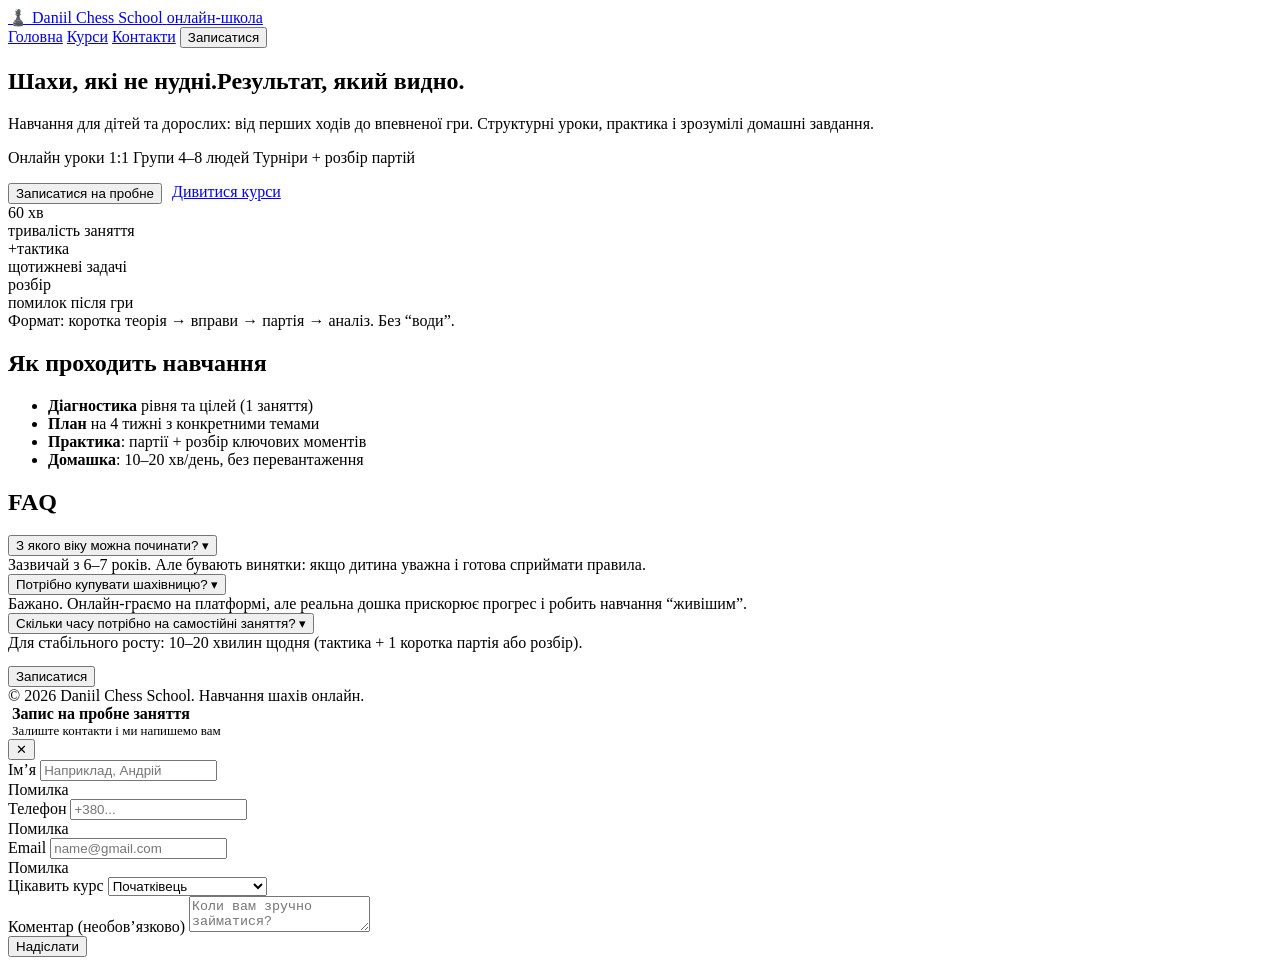
==== index.html @ 2044c04a "Add files via upload" ====
<!doctype html>
<html lang="uk">
<head>
  <meta charset="utf-8" />
  <meta name="viewport" content="width=device-width, initial-scale=1" />
  <title>Daniil Chess School | Онлайн-шахи</title>
  <link rel="stylesheet" href="css/styles.css" />
  <script defer src="js/main.js"></script>
</head>
<body>
<header>
  <div class="container nav">
    <a class="brand" href="index.html">
      ♟️ <span>Daniil Chess School</span>
      <span class="badge">онлайн-школа</span>
    </a>
    <nav class="links">
      <a data-nav href="index.html">Головна</a>
      <a data-nav href="courses.html">Курси</a>
      <a data-nav href="contacts.html">Контакти</a>
      <button class="btn primary" data-open-modal>Записатися</button>
    </nav>
  </div>
</header>

<main>
  <section class="hero">
    <div class="container hero-wrap">
      <div>
        <h1 class="h1">Шахи, які не нудні.Результат, який видно.</h1>
        <p class="lead">
          Навчання для дітей та дорослих: від перших ходів до впевненої гри.
          Структурні уроки, практика і зрозумілі домашні завдання.
        </p>
        <div class="pillrow" style="margin-top:14px;">
          <span class="pill">Онлайн уроки 1:1</span>
          <span class="pill">Групи 4–8 людей</span>
          <span class="pill">Турніри + розбір партій</span>
        </div>
        <div style="display:flex; gap:10px; flex-wrap:wrap; margin-top:16px;">
          <button class="btn primary" data-open-modal>Записатися на пробне</button>
          <a class="btn" href="courses.html">Дивитися курси</a>
        </div>
      </div>

      <div class="card pad">
        <div class="kpi">
          <div class="item">
            <div class="num">60 хв</div>
            <div class="txt">тривалість заняття</div>
          </div>
          <div class="item">
            <div class="num">+тактика</div>
            <div class="txt">щотижневі задачі</div>
          </div>
          <div class="item">
            <div class="num">розбір</div>
            <div class="txt">помилок після гри</div>
          </div>
        </div>
        <div class="hr"></div>
        <p class="muted" style="margin:0;">
          Формат: коротка теорія → вправи → партія → аналіз. Без “води”.
        </p>
      </div>
    </div>
  </section>

  <section class="section">
    <div class="container split">
      <div class="card pad">
        <h2 class="title">Як проходить навчання</h2>
        <ul class="list">
          <li><b>Діагностика</b> рівня та цілей (1 заняття)</li>
          <li><b>План</b> на 4 тижні з конкретними темами</li>
          <li><b>Практика</b>: партії + розбір ключових моментів</li>
          <li><b>Домашка</b>: 10–20 хв/день, без перевантаження</li>
        </ul>
      </div>

      <div class="card pad">
        <h2 class="title">FAQ</h2>
        <div class="faq">
          <div class="faq-item" data-faq-item>
            <button class="faq-q" type="button" data-faq-q>
              З якого віку можна починати?
              <span class="chev">▾</span>
            </button>
            <div class="faq-a">
              Зазвичай з 6–7 років. Але бувають винятки: якщо дитина уважна і готова сприймати правила.
            </div>
          </div>

          <div class="faq-item" data-faq-item>
            <button class="faq-q" type="button" data-faq-q>
              Потрібно купувати шахівницю?
              <span class="chev">▾</span>
            </button>
            <div class="faq-a">
              Бажано. Онлайн-граємо на платформі, але реальна дошка прискорює прогрес і робить навчання “живішим”.
            </div>
          </div>

          <div class="faq-item" data-faq-item>
            <button class="faq-q" type="button" data-faq-q>
              Скільки часу потрібно на самостійні заняття?
              <span class="chev">▾</span>
            </button>
            <div class="faq-a">
              Для стабільного росту: 10–20 хвилин щодня (тактика + 1 коротка партія або розбір).
            </div>
          </div>
        </div>

        <div style="margin-top:14px;">
          <button class="btn primary" data-open-modal>Записатися</button>
        </div>
      </div>
    </div>
  </section>
</main>

<footer class="footer">
  <div class="container">
    © <span id="year"></span> Daniil Chess School. Навчання шахів онлайн.
  </div>
</footer>

<!-- MODAL -->
<div class="modal" data-modal aria-hidden="true" role="dialog" aria-label="Форма запису">
  <div class="modal-box">
    <div class="modal-head">
      <div style="padding:0 0 0 4px;">
        <div style="font-weight:900;">Запис на пробне заняття</div>
        <div class="muted" style="font-size:13px;">Залиште контакти і ми напишемо вам</div>
      </div>
      <button class="close" type="button" aria-label="Закрити" data-close-modal>✕</button>
    </div>

    <div class="modal-body">
      <form data-validate>
        <div class="field">
          <label for="name">Ім’я</label>
          <input id="name" name="name" placeholder="Наприклад, Андрій" />
          <div class="error">Помилка</div>
        </div>

        <div class="field">
          <label for="phone">Телефон</label>
          <input id="phone" name="phone" placeholder="+380..." />
          <div class="error">Помилка</div>
        </div>

        <div class="field">
          <label for="email">Email</label>
          <input id="email" name="email" placeholder="name@gmail.com" />
          <div class="error">Помилка</div>
        </div>

        <div class="field">
          <label for="course">Цікавить курс</label>
          <select id="course" name="course">
            <option value="Початківець">Початківець</option>
            <option value="Середній рівень">Середній рівень</option>
            <option value="Підготовка до турнірів">Підготовка до турнірів</option>
          </select>
        </div>

        <div class="field">
          <label for="msg">Коментар (необов’язково)</label>
          <textarea id="msg" name="message" placeholder="Коли вам зручно займатися?"></textarea>
        </div>

        <button class="btn primary" type="submit">Надіслати</button>
        <div class="toast" data-toast></div>
      </form>
    </div>
  </div>
</div>

<script>
  document.getElementById("year").textContent = new Date().getFullYear();
</script>
</body>
</html>
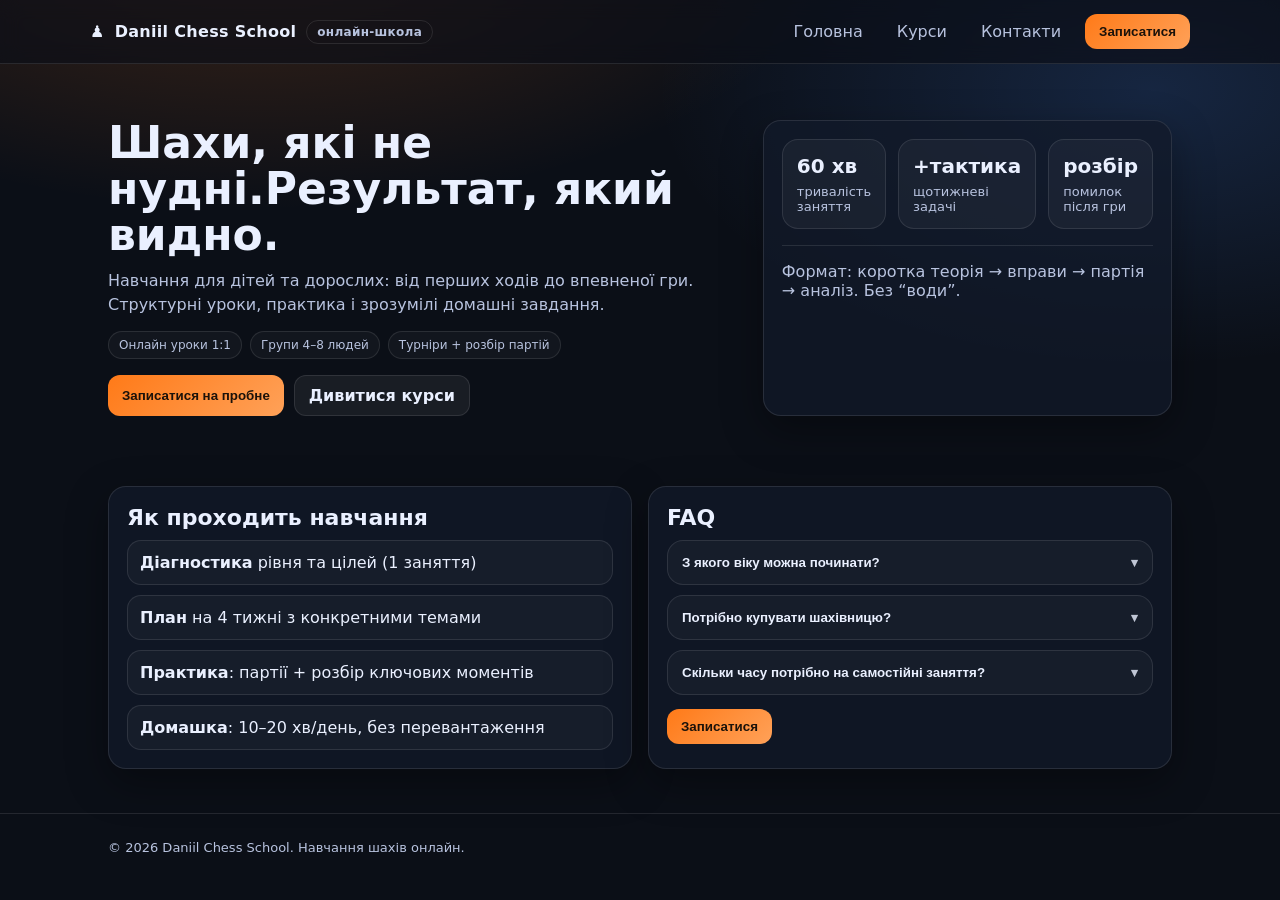
==== commit f819fa7f: "Update index.html" ====
--- a/index.html
+++ b/index.html
@@ -4,7 +4,7 @@
   <meta charset="utf-8" />
   <meta name="viewport" content="width=device-width, initial-scale=1" />
   <title>Daniil Chess School | Онлайн-шахи</title>
-  <link rel="stylesheet" href="css/styles.css" />
+  <link rel="stylesheet" href="styles.css" />
   <script defer src="js/main.js"></script>
 </head>
 <body>
@@ -182,4 +182,4 @@
   document.getElementById("year").textContent = new Date().getFullYear();
 </script>
 </body>
-</html>+</html>
--- a/styles.css
+++ b/styles.css
@@ -0,0 +1,273 @@
+:root{
+  --bg:#0b0f17;
+  --card:#121a2a;
+  --text:#eaf0ff;
+  --muted:#b8c3df;
+  --accent:#ff7a18;
+  --line:rgba(255,255,255,.10);
+  --shadow:0 14px 40px rgba(0,0,0,.35);
+  --radius:18px;
+  --max:1100px;
+}
+
+*{box-sizing:border-box}
+html,body{height:100%}
+body{
+  margin:0;
+  font-family:system-ui,-apple-system,Segoe UI,Roboto,Arial,sans-serif;
+  background:radial-gradient(1000px 500px at 20% -10%, rgba(255,122,24,.22), transparent 60%),
+             radial-gradient(900px 500px at 90% 10%, rgba(73,142,255,.18), transparent 55%),
+             var(--bg);
+  color:var(--text);
+}
+a{color:inherit;text-decoration:none}
+img{max-width:100%;display:block}
+
+.container{max-width:var(--max);margin:0 auto;padding:0 18px}
+.section{padding:44px 0}
+.grid{display:grid;gap:16px}
+
+header{
+  position:sticky; top:0; z-index:50;
+  backdrop-filter: blur(10px);
+  background:rgba(11,15,23,.65);
+  border-bottom:1px solid var(--line);
+}
+.nav{
+  display:flex; align-items:center; justify-content:space-between;
+  padding:14px 0;
+}
+.brand{
+  display:flex; align-items:center; gap:10px;
+  font-weight:800; letter-spacing:.3px;
+}
+.badge{
+  font-size:12px; color:var(--muted);
+  padding:4px 10px; border:1px solid var(--line);
+  border-radius:999px;
+}
+.links{display:flex; gap:14px; align-items:center; flex-wrap:wrap}
+.links a{
+  padding:8px 10px; border-radius:10px;
+  color:var(--muted);
+}
+.links a.active, .links a:hover{background:rgba(255,255,255,.06); color:var(--text)}
+
+.btn{
+  border:0; cursor:pointer; font-weight:700;
+  padding:10px 14px; border-radius:12px;
+  background:rgba(255,255,255,.06); color:var(--text);
+  border:1px solid var(--line);
+}
+.btn:hover{transform:translateY(-1px)}
+.btn.primary{
+  background:linear-gradient(135deg, var(--accent), #ffa158);
+  color:#1b120a;
+  border:0;
+}
+.btn.ghost{background:transparent}
+.btn.small{padding:8px 10px; border-radius:10px; font-size:14px}
+
+.hero{
+  padding:56px 0 26px;
+}
+.hero-wrap{
+  display:grid; gap:18px;
+  grid-template-columns: 1.35fr .65fr;
+  align-items:stretch;
+}
+@media (max-width:900px){
+  .hero-wrap{grid-template-columns:1fr}
+}
+.h1{
+  font-size:44px; line-height:1.05; margin:0;
+}
+@media (max-width:520px){
+  .h1{font-size:34px}
+}
+.lead{
+  margin:10px 0 0;
+  color:var(--muted);
+  font-size:16px; line-height:1.5;
+  max-width:62ch;
+}
+.card{
+  background:rgba(18,26,42,.75);
+  border:1px solid var(--line);
+  border-radius:var(--radius);
+  box-shadow:var(--shadow);
+}
+.card.pad{padding:18px}
+.kpi{
+  display:grid; gap:12px;
+  grid-template-columns:repeat(3,1fr);
+}
+@media (max-width:600px){
+  .kpi{grid-template-columns:1fr}
+}
+.kpi .item{
+  padding:14px; border-radius:16px;
+  border:1px solid var(--line);
+  background:rgba(255,255,255,.04);
+}
+.kpi .num{font-size:20px; font-weight:900}
+.kpi .txt{color:var(--muted); font-size:13px; margin-top:6px}
+
+.split{
+  display:grid; gap:16px;
+  grid-template-columns: 1fr 1fr;
+}
+@media (max-width:900px){
+  .split{grid-template-columns:1fr}
+}
+
+.title{
+  font-size:22px; margin:0 0 10px;
+}
+.muted{color:var(--muted)}
+.pillrow{display:flex; gap:8px; flex-wrap:wrap}
+
+.pill{
+  font-size:12px; color:var(--muted);
+  padding:6px 10px; border-radius:999px;
+  border:1px solid var(--line);
+  background:rgba(255,255,255,.03);
+}
+
+.list{
+  margin:0; padding:0; list-style:none;
+  display:grid; gap:10px;
+}
+.list li{
+  padding:12px 12px;
+  border:1px solid var(--line);
+  border-radius:14px;
+  background:rgba(255,255,255,.03);
+}
+.list li b{color:var(--text)}
+
+.footer{
+  padding:26px 0 36px;
+  border-top:1px solid var(--line);
+  color:var(--muted);
+  font-size:13px;
+}
+
+.hr{height:1px;background:var(--line);margin:16px 0}
+
+/* Courses */
+.filters{
+  display:flex; gap:8px; flex-wrap:wrap;
+  align-items:center; margin:10px 0 18px;
+}
+.filter-btn[aria-pressed="true"]{
+  background:rgba(255,122,24,.18);
+  border-color:rgba(255,122,24,.35);
+  color:var(--text);
+}
+.course-grid{
+  display:grid; gap:14px;
+  grid-template-columns:repeat(3,1fr);
+}
+@media (max-width:980px){
+  .course-grid{grid-template-columns:repeat(2,1fr)}
+}
+@media (max-width:620px){
+  .course-grid{grid-template-columns:1fr}
+}
+.course h3{margin:0 0 6px}
+.course .meta{color:var(--muted); font-size:13px}
+.course .price{font-weight:900; margin-top:10px}
+.course .actions{display:flex; gap:10px; margin-top:12px; flex-wrap:wrap}
+
+/* FAQ accordion */
+.faq{
+  display:grid; gap:10px;
+}
+.faq-item{
+  border:1px solid var(--line);
+  border-radius:16px;
+  background:rgba(255,255,255,.03);
+  overflow:hidden;
+}
+.faq-q{
+  width:100%;
+  text-align:left;
+  background:transparent;
+  border:0;
+  color:var(--text);
+  padding:14px 14px;
+  cursor:pointer;
+  display:flex; align-items:center; justify-content:space-between;
+  font-weight:800;
+}
+.faq-a{
+  padding:0 14px 14px;
+  color:var(--muted);
+  line-height:1.5;
+  display:none;
+}
+.faq-item.open .faq-a{display:block}
+.chev{opacity:.8}
+
+/* Modal */
+.modal{
+  position:fixed; inset:0;
+  display:none;
+  align-items:center; justify-content:center;
+  padding:18px;
+  background:rgba(0,0,0,.55);
+  z-index:1000;
+}
+.modal.open{display:flex}
+.modal-box{
+  width:min(560px, 100%);
+  border-radius:22px;
+  border:1px solid var(--line);
+  background:rgba(18,26,42,.92);
+  box-shadow:var(--shadow);
+}
+.modal-head{
+  display:flex; justify-content:space-between; align-items:center;
+  padding:16px 16px 0;
+}
+.modal-body{padding:16px}
+.close{
+  background:transparent; border:0; color:var(--muted);
+  cursor:pointer; font-size:18px;
+}
+
+form{display:grid; gap:12px}
+.field{display:grid; gap:6px}
+label{font-size:13px; color:var(--muted)}
+input, select, textarea{
+  width:100%;
+  padding:11px 12px;
+  border-radius:14px;
+  border:1px solid var(--line);
+  background:rgba(255,255,255,.04);
+  color:var(--text);
+  outline:none;
+}
+textarea{min-height:90px; resize:vertical}
+input:focus, select:focus, textarea:focus{border-color:rgba(255,122,24,.45)}
+.error{
+  font-size:12px;
+  color:#ffb3b3;
+  display:none;
+}
+.field.invalid .error{display:block}
+.toast{
+  display:none;
+  margin-top:10px;
+  padding:10px 12px;
+  border-radius:14px;
+  border:1px solid rgba(80,255,170,.25);
+  background:rgba(80,255,170,.10);
+  color:#d8ffe9;
+  font-size:13px;
+}
+.toast.show{display:block}
+
+/* small helper */
+.hidden{display:none !important}
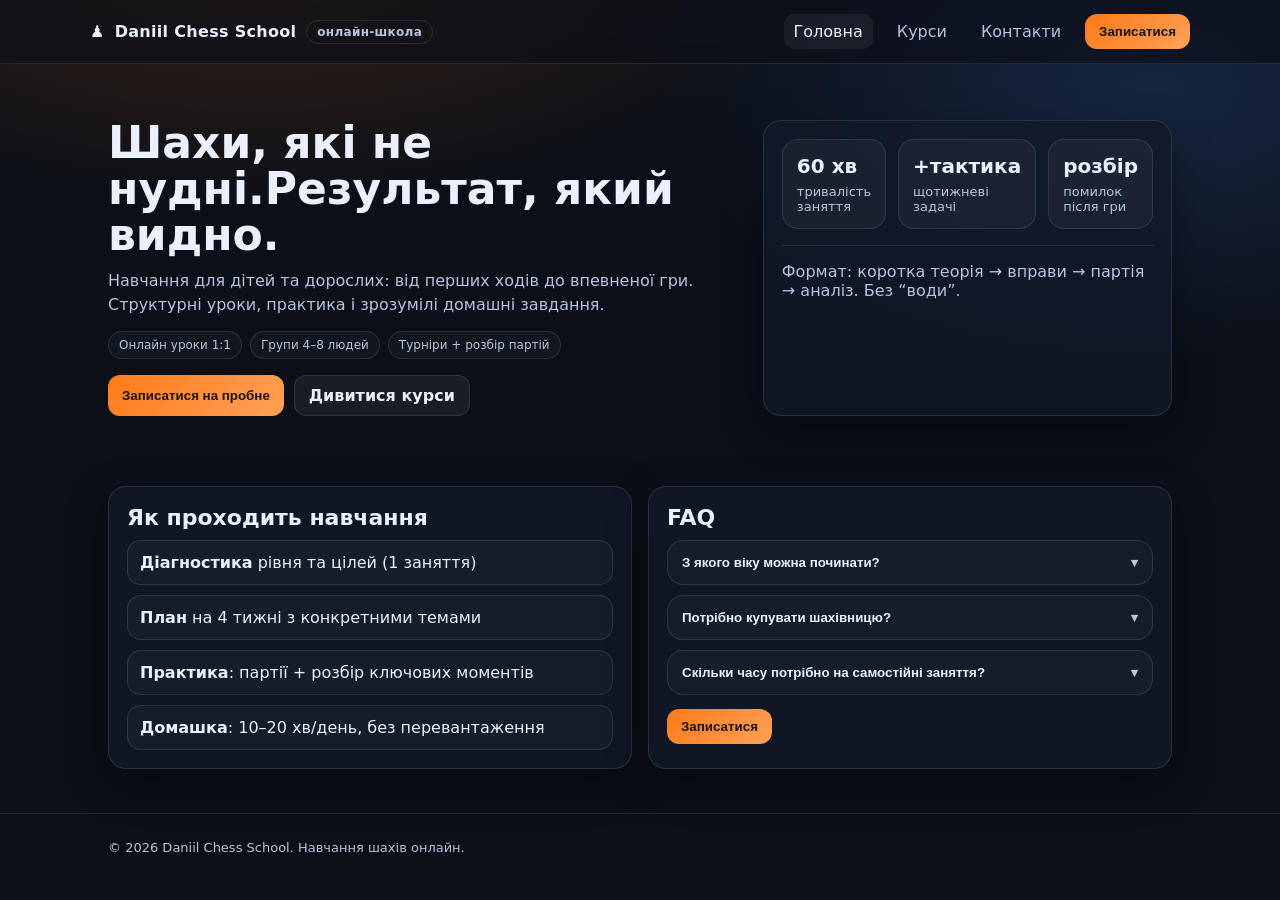
==== commit 338c82af: "Update index.html" ====
--- a/index.html
+++ b/index.html
@@ -5,7 +5,7 @@
   <meta name="viewport" content="width=device-width, initial-scale=1" />
   <title>Daniil Chess School | Онлайн-шахи</title>
   <link rel="stylesheet" href="styles.css" />
-  <script defer src="js/main.js"></script>
+  <script defer src="main.js"></script>
 </head>
 <body>
 <header>
